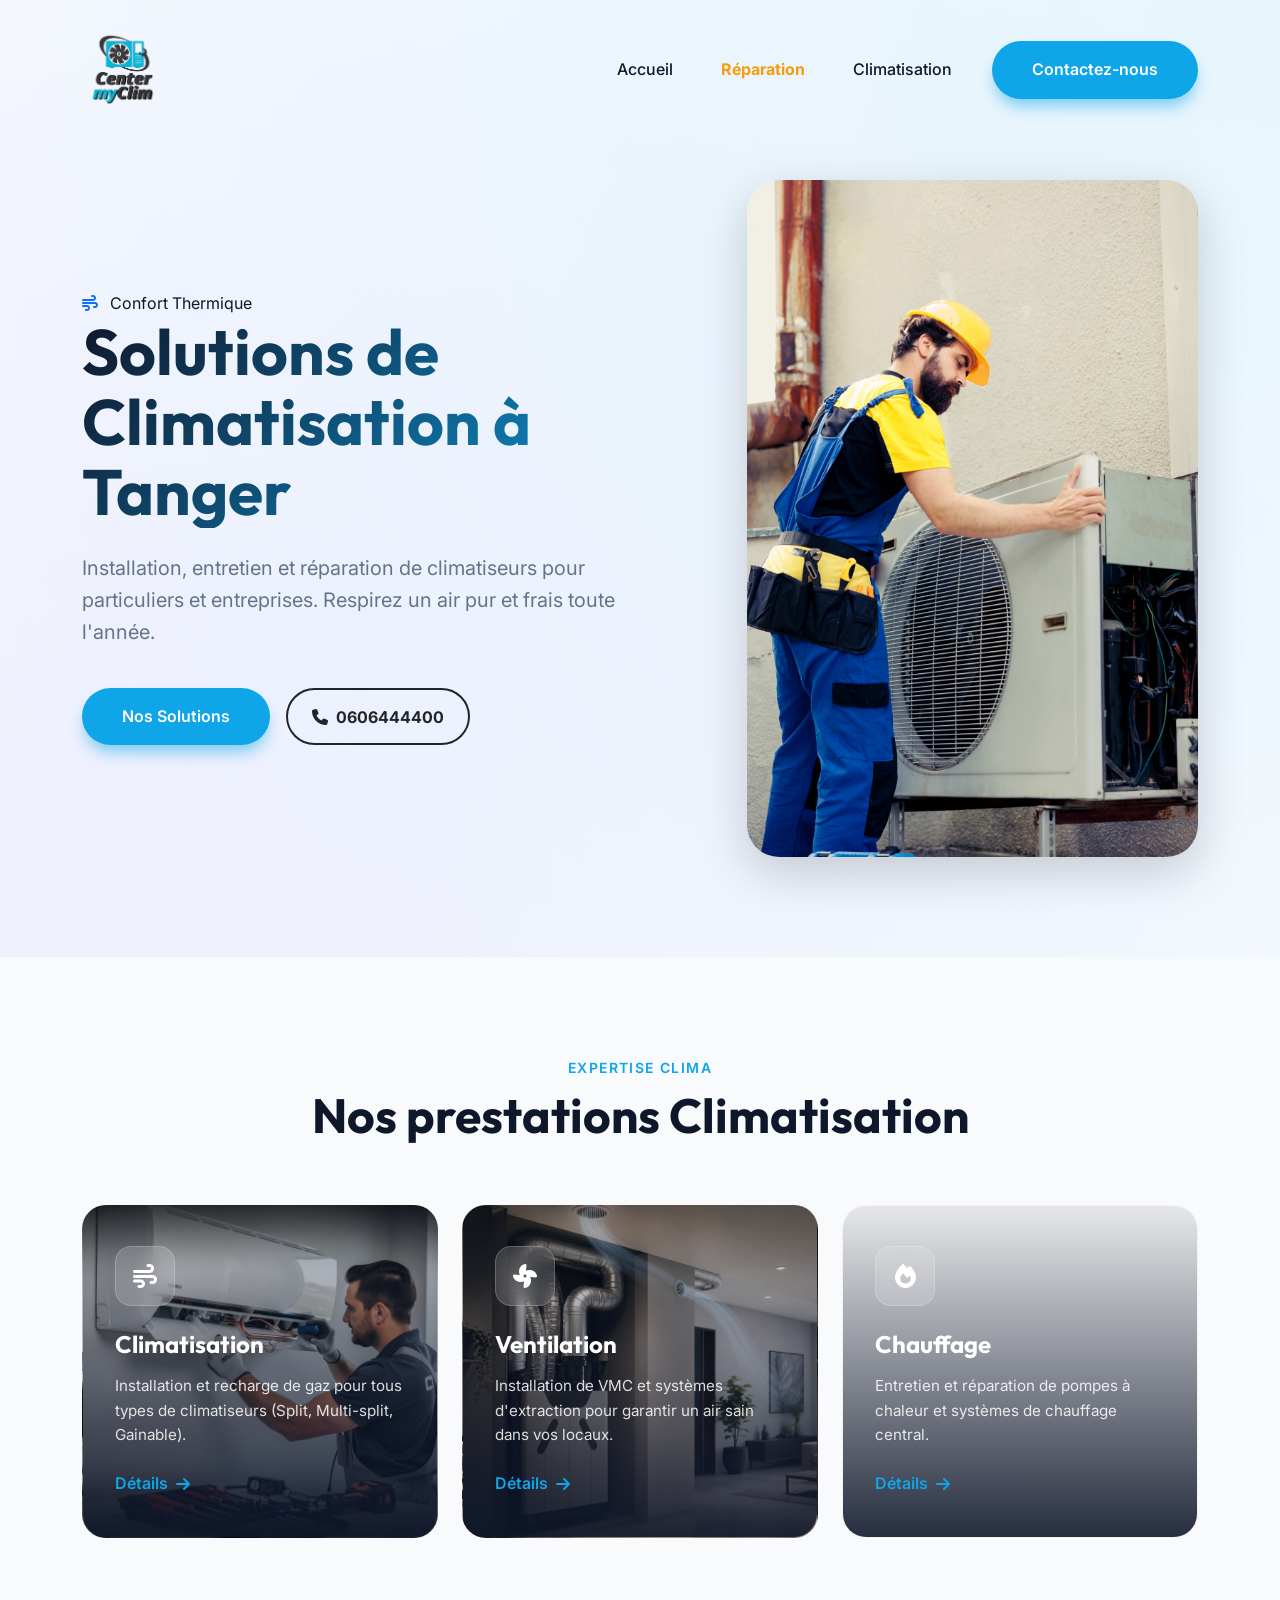
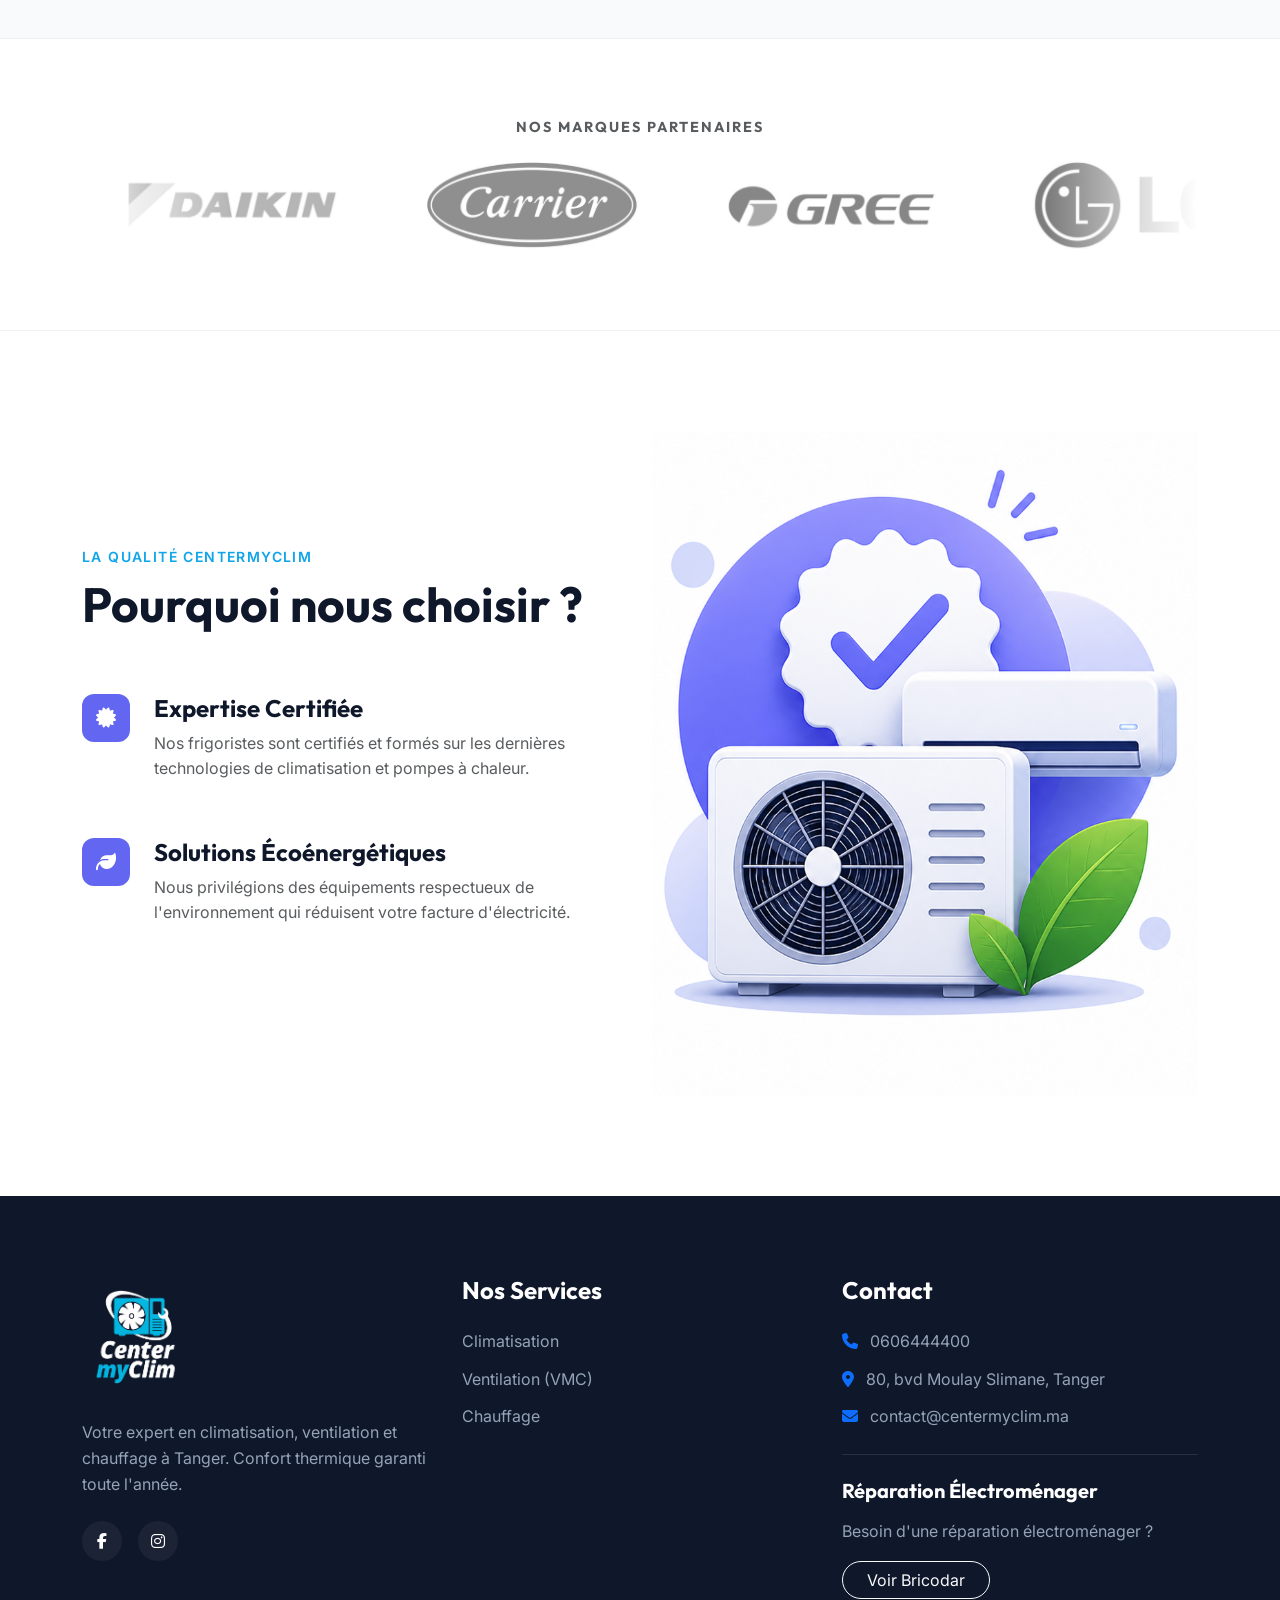
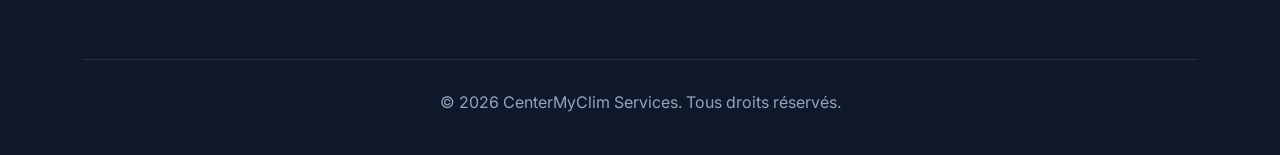
==== climatisation.html @ ca0b2a1e "Initial commit with Bricodar and CenterMyClim modern UI updates" ====
<!DOCTYPE html>
<html lang="fr">

<head>
    <meta charset="UTF-8">
    <meta name="viewport" content="width=device-width, initial-scale=1.0">
    <title>CenterMyClim | Climatisation & Ventilation à Tanger</title>
    <link href="https://cdn.jsdelivr.net/npm/bootstrap@5.3.0/dist/css/bootstrap.min.css" rel="stylesheet">
    <link rel="stylesheet" href="https://cdnjs.cloudflare.com/ajax/libs/font-awesome/6.4.0/css/all.min.css">
    <link rel="stylesheet" href="assets/css/style.css">
</head>

<body class="theme-clima">
    <!-- Navigation -->
    <nav class="navbar navbar-expand-lg navbar-custom fixed-top">
        <div class="container">
            <a class="navbar-brand d-flex align-items-center" href="index.html">
                <img src="assets/images/logo-climation.png" alt="CenterMyClim Logo" style="height: 65px; width: auto;">
            </a>
            <button class="navbar-toggler border-0" type="button" data-bs-toggle="collapse" data-bs-target="#navbarNav">
                <span class="navbar-toggler-icon"></span>
            </button>
            <div class="collapse navbar-collapse" id="navbarNav">
                <ul class="navbar-nav ms-auto align-items-center">
                    <li class="nav-item"><a class="nav-link" href="index.html">Accueil</a></li>
                    <li class="nav-item"><a class="nav-link" href="index.html#services"
                            style="color: #f59e0b !important; font-weight: 700;">Réparation</a></li>
                    <li class="nav-item"><a class="nav-link" href="#home">Climatisation</a></li>
                    <li class="nav-item ms-lg-3">
                        <a href="index.html#contact" class="btn-primary-custom">Contactez-nous</a>
                    </li>
                </ul>
            </div>
        </div>
    </nav>

    <main>
        <!-- Hero Section -->
        <section id="home" class="hero-section">
            <div class="container">
                <div class="row align-items-center">
                    <div class="col-lg-7 hero-content animate-fade-in">
                        <span><i class="fas fa-wind me-2 text-primary"></i> Confort Thermique</span>
                        <h1>Solutions de <span>Climatisation</span> à Tanger</h1>
                        <p class="hero-description">Installation, entretien et réparation de climatiseurs pour
                            particuliers et entreprises. Respirez un air pur et frais toute l'année.</p>
                        <div class="d-flex flex-wrap gap-3">
                            <a href="#services" class="btn-primary-custom">Nos Solutions</a>
                            <a href="tel:0606444400"
                                class="btn btn-outline-dark rounded-pill px-4 py-2 border-2 fw-bold d-flex align-items-center gap-2">
                                <i class="fas fa-phone"></i> 0606444400
                            </a>
                        </div>
                    </div>
                    <div class="col-lg-5 mt-5 mt-lg-0">
                        <div class="hero-image-wrapper">
                            <img src="assets/images/climatisation-img.jpg" alt="Climatisation"
                                class="img-fluid rounded-5 shadow-lg">
                        </div>
                    </div>
                </div>
            </div>
        </section>

        <!-- Services Section -->
        <section id="services" class="services-section">
            <div class="container">
                <div class="section-header text-center">
                    <span>Expertise Clima</span>
                    <h2 class="section-title">Nos prestations Climatisation</h2>
                </div>
                <div class="row g-4">
                    <div class="col-md-4">
                        <div class="service-card"
                            style="background-image: url('assets/images/climatisation-card.jpg');">
                            <div class="service-icon"><i class="fas fa-wind"></i></div>
                            <h3>Climatisation</h3>
                            <p>Installation et recharge de gaz pour tous types de climatiseurs (Split, Multi-split,
                                Gainable).</p>
                            <a href="service-climatisation.html" class="card-link">Détails <i
                                    class="fas fa-arrow-right"></i></a>
                        </div>
                    </div>
                    <div class="col-md-4">
                        <div class="service-card" style="background-image: url('assets/images/Ventilation-img.jpg');">
                            <div class="service-icon"><i class="fas fa-fan"></i></div>
                            <h3>Ventilation</h3>
                            <p>Installation de VMC et systèmes d'extraction pour garantir un air sain dans vos locaux.
                            </p>
                            <a href="service-ventilation.html" class="card-link">Détails <i
                                    class="fas fa-arrow-right"></i></a>
                        </div>
                    </div>
                    <div class="col-md-4">
                        <div class="service-card"
                            style="background-image: url('https://images.unsplash.com/photo-1504384308090-c894fdcc538d?auto=format&fit=crop&w=900&q=80');">
                            <div class="service-icon"><i class="fas fa-fire"></i></div>
                            <h3>Chauffage</h3>
                            <p>Entretien et réparation de pompes à chaleur et systèmes de chauffage central.</p>
                            <a href="service-chauffage.html" class="card-link">Détails <i
                                    class="fas fa-arrow-right"></i></a>
                        </div>
                    </div>
                </div>
            </div>
        </section>

        <!-- Brands Section -->
        <section class="brands-section">
            <div class="container">
                <div class="text-center mb-4">
                    <h5 class="text-muted text-uppercase fw-bold" style="letter-spacing: 2px; font-size: 0.9rem;">Nos
                        Marques Partenaires</h5>
                </div>
                <div class="slider-container">
                    <div class="slider-track">
                        <!-- Original 11 -->
                        <div class="brand-item"><img src="assets/images/brands/DAIKIN.webp" alt="Daikin"></div>
                        <div class="brand-item"><img src="assets/images/brands/CARRIER.webp" alt="Carrier"></div>
                        <div class="brand-item"><img src="assets/images/brands/GREE.webp" alt="Gree"></div>
                        <div class="brand-item"><img src="assets/images/brands/LG.webp" alt="LG"></div>
                        <div class="brand-item"><img src="assets/images/brands/MISTSUBISHI.webp" alt="Mitsubishi"></div>
                        <div class="brand-item"><img src="assets/images/brands/TCL.webp" alt="TCL"></div>
                        <div class="brand-item"><img src="assets/images/brands/TRANE.webp" alt="Trane"></div>
                        <div class="brand-item"><img src="assets/images/brands/Toshiba.webp" alt="Toshiba"></div>
                        <div class="brand-item"><img src="assets/images/brands/ciat.webp" alt="Ciat"></div>
                        <div class="brand-item"><img src="assets/images/brands/midea.webp" alt="Midea"></div>
                        <div class="brand-item"><img src="assets/images/brands/samsung.webp" alt="Samsung"></div>

                        <!-- Duplicated 11 for loop -->
                        <div class="brand-item"><img src="assets/images/brands/DAIKIN.webp" alt="Daikin"></div>
                        <div class="brand-item"><img src="assets/images/brands/CARRIER.webp" alt="Carrier"></div>
                        <div class="brand-item"><img src="assets/images/brands/GREE.webp" alt="Gree"></div>
                        <div class="brand-item"><img src="assets/images/brands/LG.webp" alt="LG"></div>
                        <div class="brand-item"><img src="assets/images/brands/MISTSUBISHI.webp" alt="Mitsubishi"></div>
                        <div class="brand-item"><img src="assets/images/brands/TCL.webp" alt="TCL"></div>
                        <div class="brand-item"><img src="assets/images/brands/TRANE.webp" alt="Trane"></div>
                        <div class="brand-item"><img src="assets/images/brands/Toshiba.webp" alt="Toshiba"></div>
                        <div class="brand-item"><img src="assets/images/brands/ciat.webp" alt="Ciat"></div>
                        <div class="brand-item"><img src="assets/images/brands/midea.webp" alt="Midea"></div>
                        <div class="brand-item"><img src="assets/images/brands/samsung.webp" alt="Samsung"></div>
                    </div>
                </div>
            </div>
        </section>

        <!-- Features Section -->
        <section id="features" class="features-section" style="padding-bottom: 100px;">
            <div class="container">
                <div class="row align-items-center">
                    <div class="col-lg-6">
                        <div class="section-header">
                            <span>La Qualité CenterMyClim</span>
                            <h2 class="section-title">Pourquoi nous choisir ?</h2>
                        </div>
                        <div class="feature-item">
                            <div class="feature-icon"><i class="fas fa-certificate"></i></div>
                            <div>
                                <h4 class="fw-bold">Expertise Certifiée</h4>
                                <p class="text-muted">Nos frigoristes sont certifiés et formés sur les dernières
                                    technologies de climatisation et pompes à chaleur.</p>
                            </div>
                        </div>
                        <div class="feature-item">
                            <div class="feature-icon" style="background: var(--secondary);"><i class="fas fa-leaf"></i>
                            </div>
                            <div>
                                <h4 class="fw-bold">Solutions Écoénergétiques</h4>
                                <p class="text-muted">Nous privilégions des équipements respectueux de l'environnement
                                    qui réduisent votre facture d'électricité.</p>
                            </div>
                        </div>
                    </div>
                    <div class="col-lg-6 mt-5 mt-lg-0">
                        <img src="assets/images/clim-img.png" alt="Technicien Climatisation" width="100%">
                    </div>
                </div>
            </div>
        </section>
    </main>

    <footer id="contact" class="footer-section">
        <div class="container">
            <div class="row gy-5">
                <div class="col-lg-4">
                    <a href="index.html" class="footer-brand d-block mb-4">
                        <img src="assets/images/climatisation-logo1.png" alt="CenterMyClim Logo"
                            style="height: 120px; width: auto;">
                    </a>

                    <p class="mb-4 text-start">Votre expert en climatisation, ventilation et chauffage à Tanger. Confort
                        thermique garanti toute l'année.</p>
                    <div class="social-links d-flex justify-content-start">
                        <a href="#"><i class="fab fa-facebook-f"></i></a>
                        <a href="#"><i class="fab fa-instagram"></i></a>
                    </div>
                </div>
                <div class="col-lg-4 col-md-6 text-start">
                    <h4>Nos Services</h4>
                    <ul class="footer-links" style="padding-left: 0;">
                        <li><a href="service-climatisation.html">Climatisation</a></li>
                        <li><a href="service-ventilation.html">Ventilation (VMC)</a></li>
                        <li><a href="service-chauffage.html">Chauffage</a></li>
                    </ul>
                </div>
                <div class="col-lg-4 col-md-6 text-start">
                    <h4>Contact</h4>
                    <ul class="footer-links mb-4" style="padding-left: 0;">
                        <li><a href="tel:0606444400"><i class="fas fa-phone me-2 text-primary"></i> 0606444400</a></li>
                        <li><i class="fas fa-map-marker-alt me-2 text-primary"></i> 80, bvd Moulay Slimane, Tanger</li>
                        <li><i class="fas fa-envelope me-2 text-primary"></i> contact@centermyclim.ma</li>
                    </ul>
                    <div class="mt-4 pt-4 border-top border-secondary"
                        style="border-color: rgba(255,255,255,0.1) !important;">
                        <h5 class="text-white mb-3">Réparation Électroménager</h5>
                        <p class="mb-3">Besoin d'une réparation électroménager ?</p>
                        <a href="index.html" class="btn btn-outline-light rounded-pill px-4">Voir Bricodar</a>
                    </div>
                </div>
            </div>
            <div class="footer-bottom text-center">
                <p class="mb-0">&copy; 2026 CenterMyClim Services. Tous droits réservés.</p>
            </div>
        </div>
    </footer>

    <script src="https://cdn.jsdelivr.net/npm/bootstrap@5.3.0/dist/js/bootstrap.bundle.min.js"></script>
    <script>
        window.addEventListener('scroll', function () {
            if (window.scrollY > 50) {
                document.querySelector('.navbar-custom').classList.add('scrolled');
            } else {
                document.querySelector('.navbar-custom').classList.remove('scrolled');
            }
        });
    </script>
</body>

</html>
---- assets/css/style.css ----
@import url('https://fonts.googleapis.com/css2?family=Inter:wght@400;500;600&family=Outfit:wght@600;700;800&display=swap');

:root {
    --primary: #f59e0b; /* Default Orange */
    --primary-dark: #d97706;
    --primary-glow: rgba(245, 158, 11, 0.5);
    --secondary: #6366f1;
    --accent: #0ea5e9;
    --bg-main: #ffffff;
    --bg-alt: #f8fafc;
    --text-main: #0f172a;
    --text-muted: #64748b;
    --text-white: #ffffff;
    --glass: rgba(255, 255, 255, 0.8);
    --glass-border: rgba(255, 255, 255, 0.2);
    --card-shadow: 0 10px 15px -3px rgba(0, 0, 0, 0.1), 0 4px 6px -2px rgba(0, 0, 0, 0.05);
    --card-shadow-hover: 0 20px 25px -5px rgba(0, 0, 0, 0.1), 0 10px 10px -5px rgba(0, 0, 0, 0.04);
    --transition: all 0.3s cubic-bezier(0.4, 0, 0.2, 1);
}

body.theme-clima {
    --primary: #0ea5e9; /* Blue for Clima */
    --primary-dark: #0284c7;
    --primary-glow: rgba(14, 165, 233, 0.5);
    --accent: #f59e0b;
}

body.theme-repair {
    --primary: #f59e0b; /* Orange for Repair */
    --primary-dark: #d97706;
    --primary-glow: rgba(245, 158, 11, 0.5);
    --accent: #0ea5e9;
}

* {
    margin: 0;
    padding: 0;
    box-sizing: border-box;
}

body {
    font-family: 'Inter', sans-serif;
    color: var(--text-main);
    background-color: var(--bg-main);
    line-height: 1.6;
    overflow-x: hidden;
}

h1, h2, h3, h4, h5, h6 {
    font-family: 'Outfit', sans-serif;
    font-weight: 700;
}

/* Animations */
@keyframes fadeInUp {
    from {
        opacity: 0;
        transform: translateY(20px);
    }
    to {
        opacity: 1;
        transform: translateY(0);
    }
}

@keyframes float {
    0% { transform: translateY(0px); }
    50% { transform: translateY(-10px); }
    100% { transform: translateY(0px); }
}

.animate-fade-in {
    animation: fadeInUp 0.8s ease forwards;
}

/* Navbar */
.navbar-custom {
    padding: 1.25rem 0;
    transition: var(--transition);
    background: transparent;
}

.navbar-custom.scrolled {
    background: var(--glass);
    backdrop-filter: blur(12px);
    padding: 0.75rem 0;
    box-shadow: 0 4px 6px -1px rgba(0, 0, 0, 0.1);
    border-bottom: 1px solid rgba(0, 0, 0, 0.05);
}

.navbar-brand {
    font-size: 1.75rem;
    font-weight: 800;
    color: var(--text-main) !important;
    font-family: 'Outfit', sans-serif;
}

.navbar-brand span {
    color: var(--primary);
}

.nav-link {
    font-weight: 500;
    color: var(--text-main) !important;
    margin: 0 1rem;
    position: relative;
}

.nav-link::after {
    content: '';
    position: absolute;
    bottom: -5px;
    left: 0;
    width: 0;
    height: 2px;
    background: var(--primary);
    transition: var(--transition);
}

.nav-link:hover::after {
    width: 100%;
}

/* Hero Section */
.hero-section {
    position: relative;
    padding: 180px 0 100px;
    background: radial-gradient(circle at top right, rgba(14, 165, 233, 0.1), transparent),
                radial-gradient(circle at bottom left, rgba(99, 102, 241, 0.1), transparent);
    min-height: 90vh;
    display: flex;
    align-items: center;
}

.hero-content h1 {
    font-size: clamp(2.5rem, 5vw, 4.5rem);
    line-height: 1.1;
    margin-bottom: 1.5rem;
    background: linear-gradient(135deg, var(--text-main) 0%, var(--primary) 100%);
    -webkit-background-clip: text;
    background-clip: text;
    -webkit-text-fill-color: transparent;

}

.hero-description {
    font-size: 1.25rem;
    color: var(--text-muted);
    max-width: 600px;
    margin-bottom: 2.5rem;
}

.btn-primary-custom {
    background: var(--primary);
    color: white;
    padding: 1rem 2.5rem;
    border-radius: 50px;
    font-weight: 600;
    border: none;
    box-shadow: 0 10px 15px -3px var(--primary-glow);
    transition: var(--transition);
    text-decoration: none;
    display: inline-block;
}

.btn-primary-custom:hover {
    transform: translateY(-3px);
    box-shadow: 0 20px 25px -5px var(--primary-glow);
    color: white;
}

.hero-image-wrapper {
    position: relative;
}

.hero-image-wrapper img {
    width: 100%;
    border-radius: 30px;
    box-shadow: 0 25px 50px -12px rgba(0, 0, 0, 0.25);
}

/* Services Section */
.services-section {
    padding: 100px 0;
    background: var(--bg-alt);
}

.section-header {
    margin-bottom: 60px;
}

.section-header span {
    color: var(--primary);
    text-transform: uppercase;
    letter-spacing: 0.1em;
    font-weight: 600;
    font-size: 0.875rem;
    display: block;
    margin-bottom: 0.5rem;
}

.section-title {
    font-size: clamp(2rem, 4vw, 3rem);
    color: var(--text-main);
}

.service-card {
    background-color: var(--bg-main);
    background-size: cover;
    background-position: center;
    border-radius: 24px;
    padding: 2.5rem 2rem;
    height: 100%;
    min-height: 320px;
    border: 1px solid rgba(0, 0, 0, 0.05);
    transition: var(--transition);
    position: relative;
    overflow: hidden;
    display: flex;
    flex-direction: column;
    justify-content: flex-end;
    z-index: 1;
}

.service-card::before {
    content: '';
    position: absolute;
    inset: 0;
    background: linear-gradient(180deg, rgba(15, 23, 42, 0.1) 0%, rgba(15, 23, 42, 0.9) 100%);
    z-index: -1;
    transition: var(--transition);
}

.service-card:hover {
    transform: translateY(-10px);
    box-shadow: var(--card-shadow-hover);
}

.service-card:hover::before {
    background: linear-gradient(180deg, rgba(15, 23, 42, 0.05) 0%, rgba(15, 23, 42, 0.95) 100%);
}

.service-icon {
    width: 60px;
    height: 60px;
    background: rgba(255, 255, 255, 0.15);
    color: white;
    backdrop-filter: blur(10px);
    border: 1px solid rgba(255, 255, 255, 0.2);
    border-radius: 16px;
    display: flex;
    align-items: center;
    justify-content: center;
    font-size: 1.5rem;
    margin-bottom: 1.5rem;
    transition: var(--transition);
}

.service-card:hover .service-icon {
    background: var(--primary);
    color: white;
    transform: rotate(10deg);
    border-color: var(--primary);
}

.service-card h3 {
    margin-bottom: 1rem;
    font-size: 1.5rem;
    color: white !important;
}

.service-card p {
    color: rgba(255, 255, 255, 0.85);
    font-size: 0.95rem;
    margin-bottom: 1.5rem;
}

.card-link {
    color: var(--primary) !important;
    text-decoration: none;
    font-weight: 600;
    display: flex;
    align-items: center;
    gap: 0.5rem;
}

.card-link i {
    transition: var(--transition);
}

.service-card:hover .card-link i {
    transform: translateX(5px);
}

/* Features Section */
.features-section {
    padding: 100px 0;
}

.feature-item {
    display: flex;
    gap: 1.5rem;
    margin-bottom: 2.5rem;
}

.feature-icon {
    flex-shrink: 0;
    width: 48px;
    height: 48px;
    background: var(--secondary);
    color: white;
    border-radius: 12px;
    display: flex;
    align-items: center;
    justify-content: center;
    font-size: 1.25rem;
}

/* Footer */
.footer-section {
    background: var(--text-main);
    color: #94a3b8;
    padding: 80px 0 40px;
}

.footer-brand {
    font-size: 2rem;
    font-weight: 800;
    color: white;
    margin-bottom: 1.5rem;
    display: block;
    text-decoration: none;
}

.footer-brand span {
    color: var(--primary);
}

.footer-section h4 {
    color: white;
    margin-bottom: 1.5rem;
}

.footer-links {
    list-style: none;
}

.footer-links li {
    margin-bottom: 0.75rem;
}

.footer-links a {
    color: #94a3b8;
    text-decoration: none;
    transition: var(--transition);
}

.footer-links a:hover {
    color: var(--primary);
    padding-left: 5px;
}

.social-links {
    display: flex;
    gap: 1rem;
}

.social-links a {
    width: 40px;
    height: 40px;
    background: rgba(255, 255, 255, 0.05);
    color: white;
    border-radius: 50%;
    display: flex;
    align-items: center;
    justify-content: center;
    transition: var(--transition);
    text-decoration: none;
}

.social-links a:hover {
    background: var(--primary);
    transform: translateY(-3px);
}

.footer-bottom {
    margin-top: 60px;
    padding-top: 30px;
    border-top: 1px solid rgba(255, 255, 255, 0.1);
    text-align: center;
}

/* Navbar Logo Zoom */
.navbar-brand img {
    height: 90px !important;
    transition: var(--transition);
}

.navbar-brand:hover img {
    transform: scale(1.1);
}

/* Mobile Menu Background */
@media (max-width: 991px) {
    .navbar-collapse {
        background: white;
        margin-top: 1rem;
        padding: 1.5rem;
        border-radius: 20px;
        box-shadow: 0 10px 30px rgba(0,0,0,0.1);
        border: 1px solid rgba(0,0,0,0.05);
    }
    
    body.theme-clima .navbar-collapse {
        border-top: 3px solid var(--primary);
    }
    
    body.theme-repair .navbar-collapse {
        border-top: 3px solid var(--primary);
    }

    .nav-link {
        margin: 0.5rem 0 !important;
        padding: 0.5rem 1rem !important;
    }

    /* Centering Hero Buttons on Mobile/Tablet */
    .hero-content {
        text-align: center;
    }

    .hero-content .d-flex {
        justify-content: center !important;
    }
    
    .hero-description {
        margin-left: auto !important;
        margin-right: auto !important;
    }
}

/* High Resolution & General Responsiveness */
@media (min-width: 1400px) {
    .container {
        max-width: 1320px;
    }
}

@media (min-width: 2000px) {
    .container {
        max-width: 1600px;
    }
    
    h1 {
        font-size: 5.5rem !important;
    }
    
    .hero-description {
        font-size: 1.5rem;
        max-width: 800px;
    }
}

/* Spacing and Polish */
.hero-section {
    overflow: hidden;
}

.hero-image-wrapper {
    z-index: 2;
}

/* Brand Slider */
.brands-section {
    padding: 80px 0;
    background: white;
    border-top: 1px solid rgba(0,0,0,0.05);
    border-bottom: 1px solid rgba(0,0,0,0.05);
    overflow: hidden;
}

.slider-container {
    width: 100%;
    overflow: hidden;
    position: relative;
}

.slider-container::before,
.slider-container::after {
    content: '';
    position: absolute;
    top: 0;
    width: 150px;
    height: 100%;
    z-index: 2;
}

.slider-container::before {
    left: 0;
    background: linear-gradient(to right, rgba(255,255,255,1) 0%, rgba(255,255,255,0) 100%);
}

.slider-container::after {
    right: 0;
    background: linear-gradient(to left, rgba(255,255,255,1) 0%, rgba(255,255,255,0) 100%);
}

.slider-track {
    display: flex;
    width: calc(300px * 22); /* Width of all duplicated items (11 * 2) */
    animation: scrollSlider 40s linear infinite;
    align-items: center;
}

.slider-track:hover {
    animation-play-state: paused;
}

.brand-item {
    width: 300px;
    display: flex;
    align-items: center;
    justify-content: center;
    padding: 0 40px;
}

.brand-item img {
    max-width: 100%;
    max-height: 90px;
    object-fit: contain;
    filter: grayscale(100%) opacity(0.6);
    transition: var(--transition);
}

.brand-item:hover img {
    filter: grayscale(0%) opacity(1);
    transform: scale(1.1);
}

@keyframes scrollSlider {
    0% { transform: translateX(0); }
    100% { transform: translateX(calc(-300px * 11)); }
}

@media (max-width: 768px) {
    .slider-container::before,
    .slider-container::after {
        width: 50px;
    }
    .brand-item {
        width: 250px;
    }
    .slider-track {
        width: calc(250px * 22);
    }
    @keyframes scrollSlider {
        0% { transform: translateX(0); }
        100% { transform: translateX(calc(-250px * 11)); }
    }
}

/* Float Animation for Badges */
@keyframes floatUp {
    0% { transform: translateY(0); }
    50% { transform: translateY(-15px); }
    100% { transform: translateY(0); }
}

.animate-float {
    animation: floatUp 4s ease-in-out infinite;
}
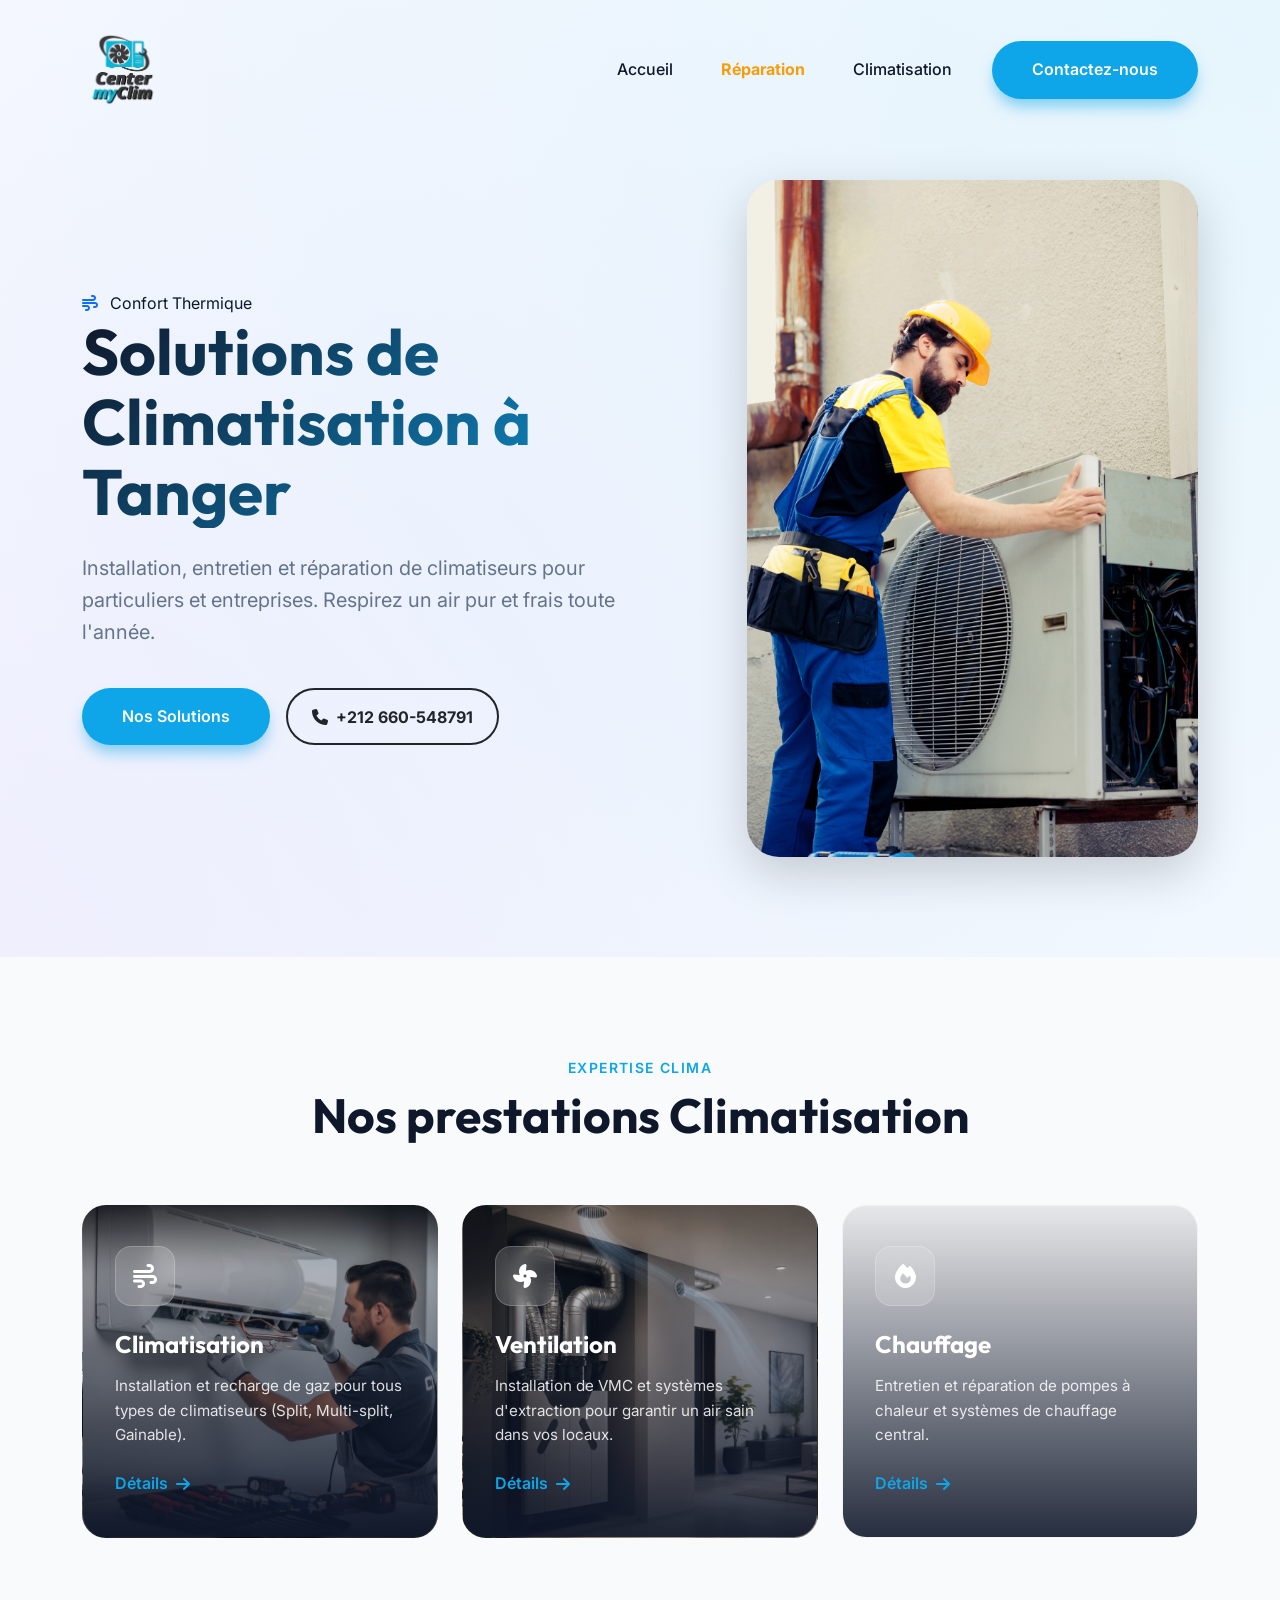
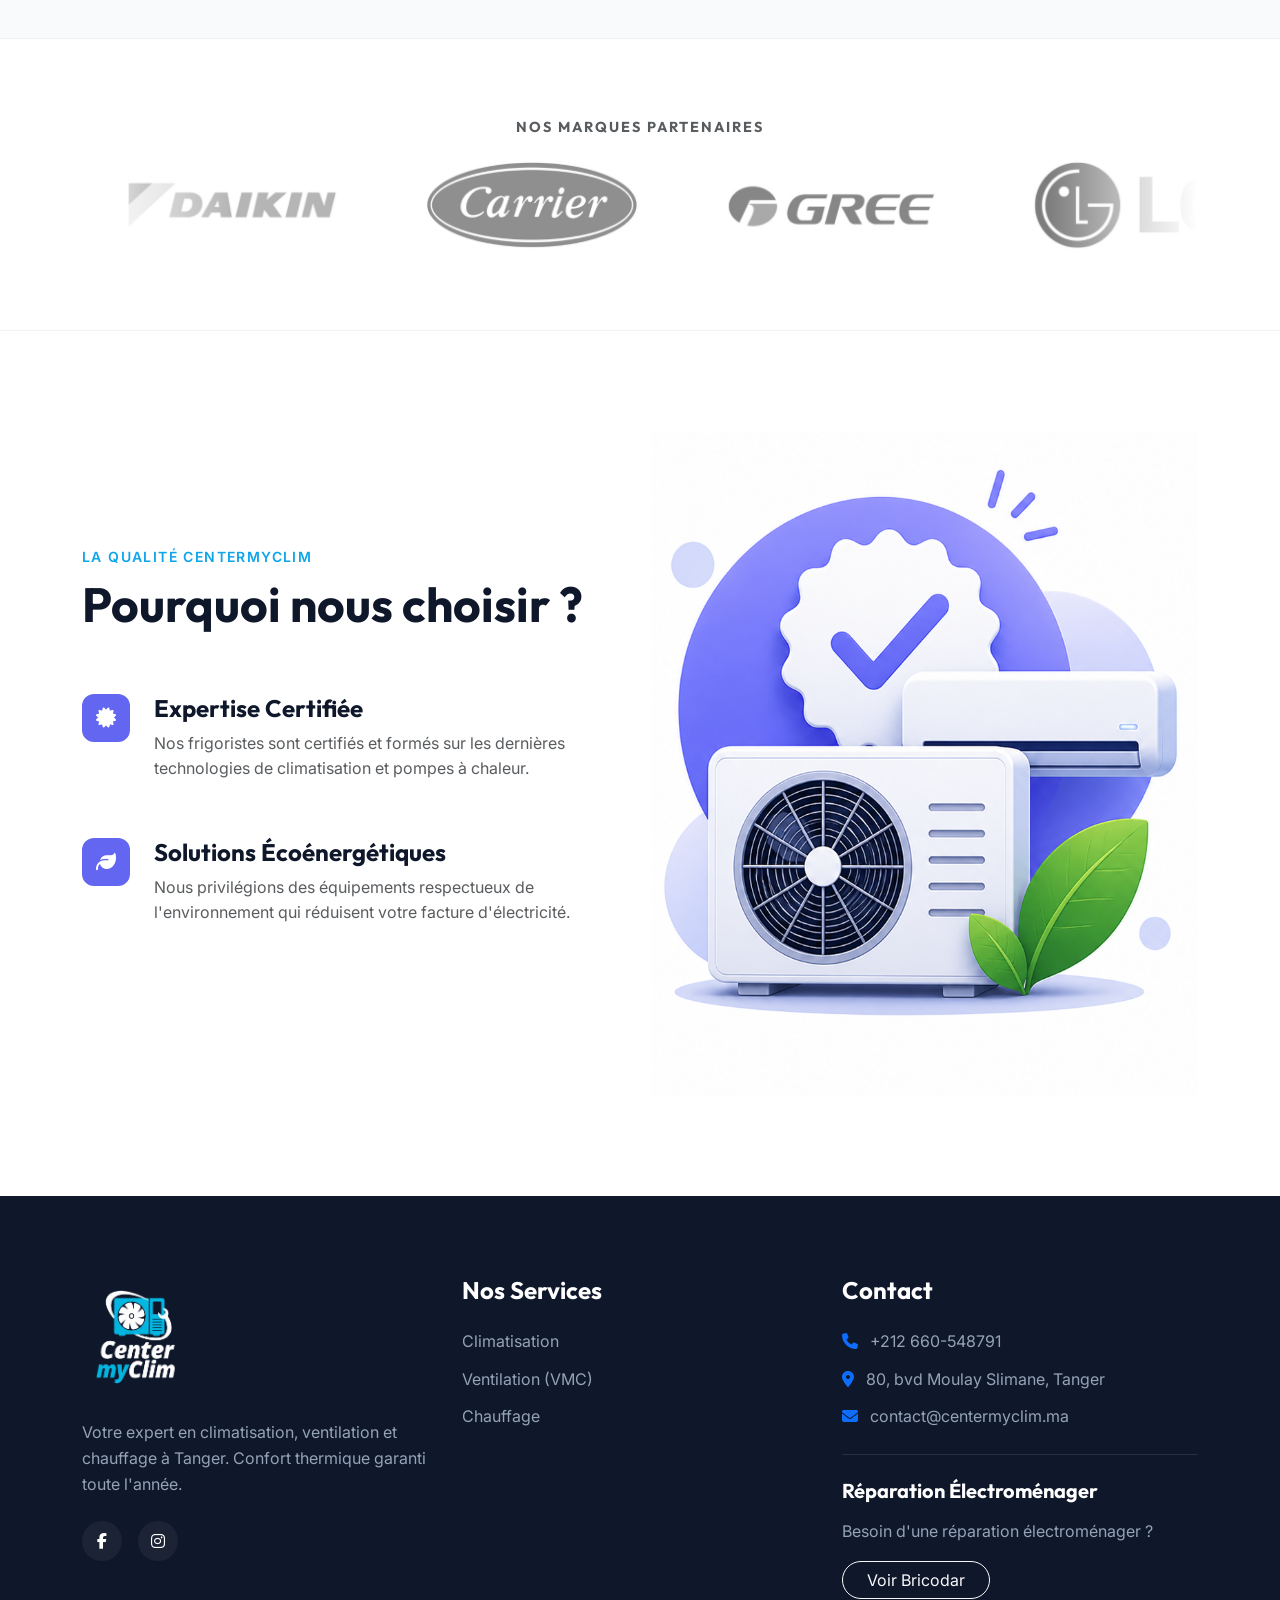
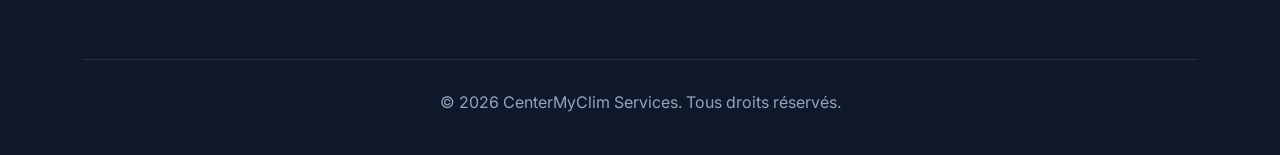
==== commit 4892a9ee: "update3" ====
--- a/climatisation.html
+++ b/climatisation.html
@@ -46,9 +46,9 @@
                             particuliers et entreprises. Respirez un air pur et frais toute l'année.</p>
                         <div class="d-flex flex-wrap gap-3">
                             <a href="#services" class="btn-primary-custom">Nos Solutions</a>
-                            <a href="tel:0606444400"
+                            <a href="tel:+212 660-548791"
                                 class="btn btn-outline-dark rounded-pill px-4 py-2 border-2 fw-bold d-flex align-items-center gap-2">
-                                <i class="fas fa-phone"></i> 0606444400
+                                <i class="fas fa-phone"></i> +212 660-548791
                             </a>
                         </div>
                     </div>
@@ -206,7 +206,7 @@
                 <div class="col-lg-4 col-md-6 text-start">
                     <h4>Contact</h4>
                     <ul class="footer-links mb-4" style="padding-left: 0;">
-                        <li><a href="tel:0606444400"><i class="fas fa-phone me-2 text-primary"></i> 0606444400</a></li>
+                        <li><a href="tel:+212 660-548791"><i class="fas fa-phone me-2 text-primary"></i> +212 660-548791</a></li>
                         <li><i class="fas fa-map-marker-alt me-2 text-primary"></i> 80, bvd Moulay Slimane, Tanger</li>
                         <li><i class="fas fa-envelope me-2 text-primary"></i> contact@centermyclim.ma</li>
                     </ul>
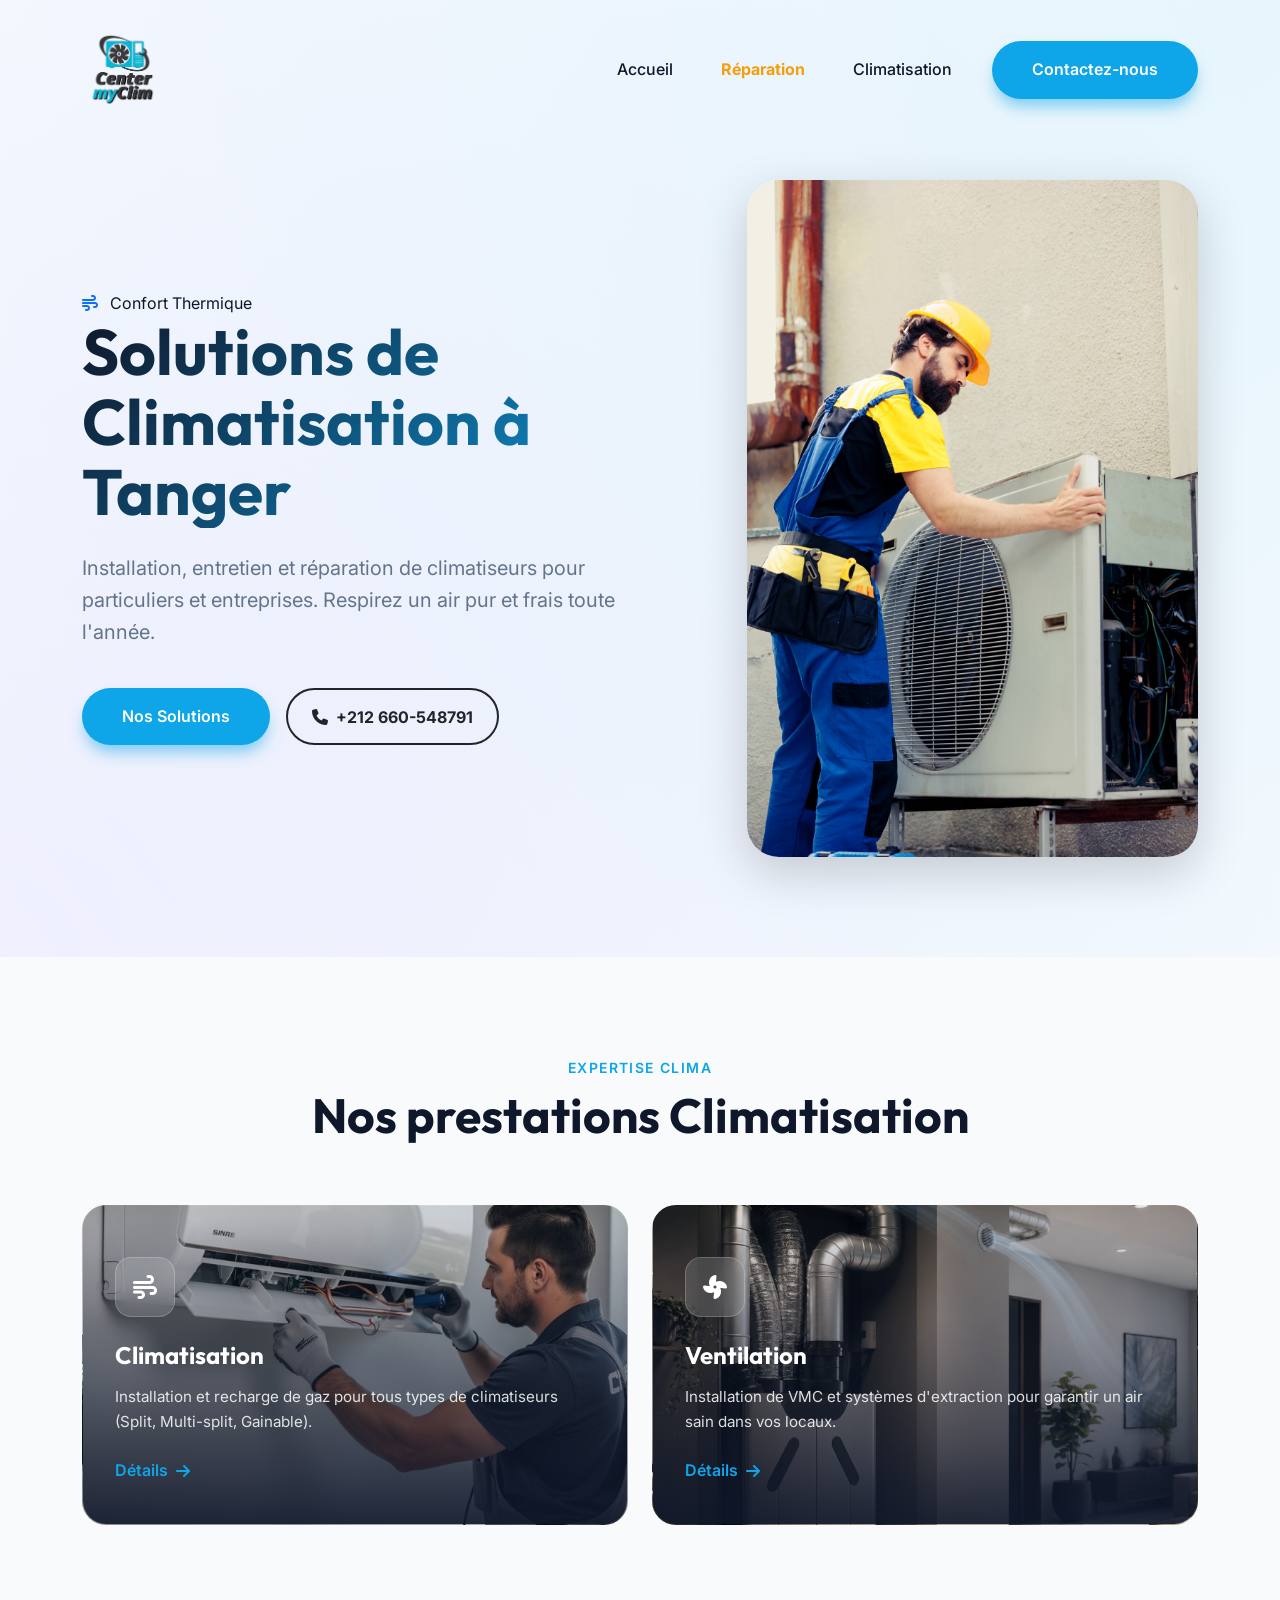
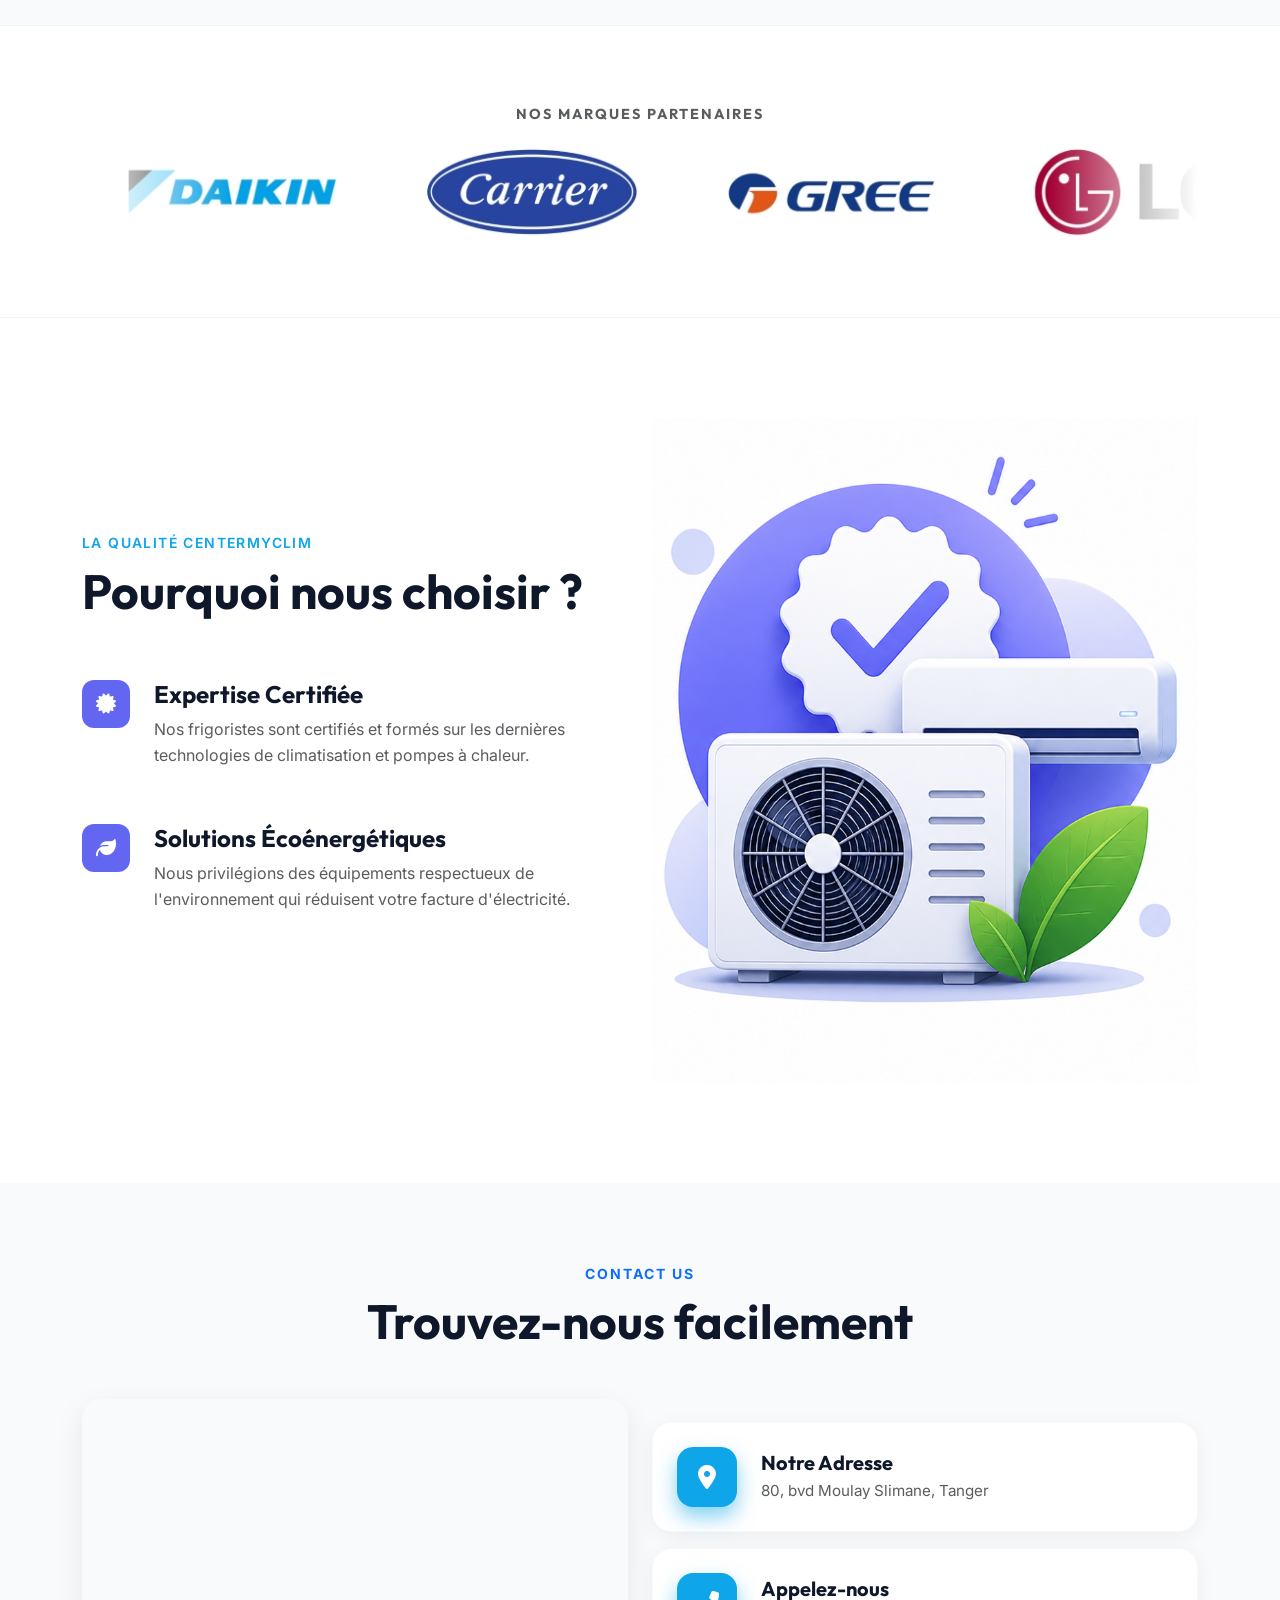
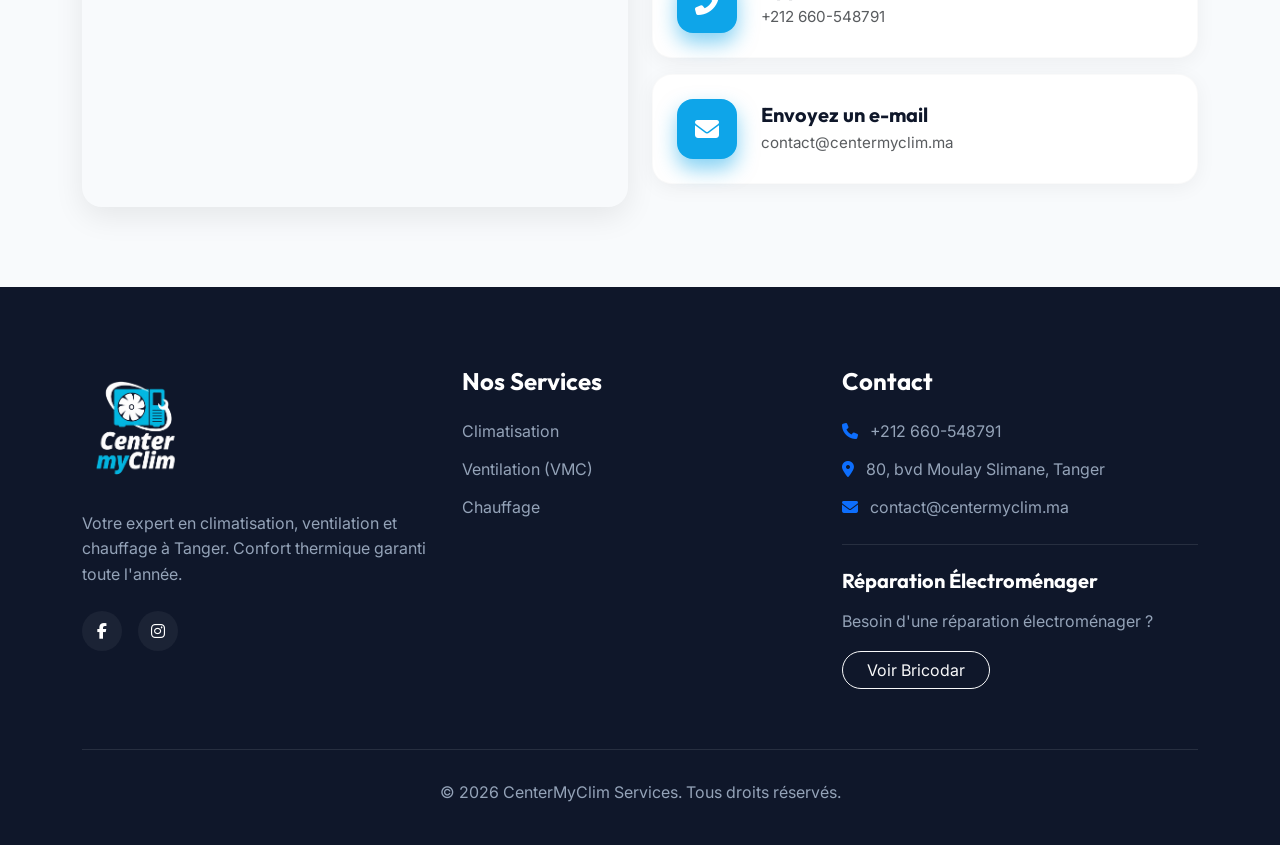
==== commit 0cecbea5: "aa" ====
--- a/climatisation.html
+++ b/climatisation.html
@@ -69,8 +69,8 @@
                     <span>Expertise Clima</span>
                     <h2 class="section-title">Nos prestations Climatisation</h2>
                 </div>
-                <div class="row g-4">
-                    <div class="col-md-4">
+                <div class="row g-4 justify-content-center">
+                    <div class="col-md-6">
                         <div class="service-card"
                             style="background-image: url('assets/images/climatisation-card.jpg');">
                             <div class="service-icon"><i class="fas fa-wind"></i></div>
@@ -81,23 +81,13 @@
                                     class="fas fa-arrow-right"></i></a>
                         </div>
                     </div>
-                    <div class="col-md-4">
+                    <div class="col-md-6">
                         <div class="service-card" style="background-image: url('assets/images/Ventilation-img.jpg');">
                             <div class="service-icon"><i class="fas fa-fan"></i></div>
                             <h3>Ventilation</h3>
                             <p>Installation de VMC et systèmes d'extraction pour garantir un air sain dans vos locaux.
                             </p>
                             <a href="service-ventilation.html" class="card-link">Détails <i
-                                    class="fas fa-arrow-right"></i></a>
-                        </div>
-                    </div>
-                    <div class="col-md-4">
-                        <div class="service-card"
-                            style="background-image: url('https://images.unsplash.com/photo-1504384308090-c894fdcc538d?auto=format&fit=crop&w=900&q=80');">
-                            <div class="service-icon"><i class="fas fa-fire"></i></div>
-                            <h3>Chauffage</h3>
-                            <p>Entretien et réparation de pompes à chaleur et systèmes de chauffage central.</p>
-                            <a href="service-chauffage.html" class="card-link">Détails <i
                                     class="fas fa-arrow-right"></i></a>
                         </div>
                     </div>
@@ -177,6 +167,59 @@
                 </div>
             </div>
         </section>
+        <!-- Contact Us Section -->
+        <section class="contact-us-section">
+            <div class="container">
+                <div class="section-header text-center mb-5">
+                    <span class="text-primary fw-bold text-uppercase" style="letter-spacing: 2px;">CONTACT US</span>
+                    <h2 class="section-title fw-bolder mt-2">Trouvez-nous facilement</h2>
+                </div>
+                <div class="row g-4 align-items-center">
+                    <!-- Map Column -->
+                    <div class="col-lg-6">
+                        <div class="map-container">
+                            <iframe src="https://maps.google.com/maps?q=Center%20My%20Clim,%20Tanger&t=&z=15&ie=UTF8&iwloc=&output=embed" 
+                                width="100%" height="400" style="border:0;" allowfullscreen="" loading="lazy" referrerpolicy="no-referrer-when-downgrade"></iframe>
+                        </div>
+                    </div>
+                    <!-- Contact Info Column -->
+                    <div class="col-lg-6">
+                        <div class="d-flex flex-column gap-3">
+                            <!-- Card 1 -->
+                            <div class="contact-card d-flex align-items-center">
+                                <div class="contact-icon-box me-4">
+                                    <i class="fas fa-map-marker-alt"></i>
+                                </div>
+                                <div>
+                                    <h5 class="fw-bold mb-1" style="color: var(--text-main);">Notre Adresse</h5>
+                                    <p class="text-muted mb-0" style="font-size: 0.95rem;">80, bvd Moulay Slimane, Tanger</p>
+                                </div>
+                            </div>
+                            <!-- Card 2 -->
+                            <div class="contact-card d-flex align-items-center">
+                                <div class="contact-icon-box me-4">
+                                    <i class="fas fa-phone-alt"></i>
+                                </div>
+                                <div>
+                                    <h5 class="fw-bold mb-1" style="color: var(--text-main);">Appelez-nous</h5>
+                                    <p class="text-muted mb-0" style="font-size: 0.95rem;">+212 660-548791</p>
+                                </div>
+                            </div>
+                            <!-- Card 3 -->
+                            <div class="contact-card d-flex align-items-center">
+                                <div class="contact-icon-box me-4">
+                                    <i class="fas fa-envelope"></i>
+                                </div>
+                                <div>
+                                    <h5 class="fw-bold mb-1" style="color: var(--text-main);">Envoyez un e-mail</h5>
+                                    <p class="text-muted mb-0" style="font-size: 0.95rem;">contact@centermyclim.ma</p>
+                                </div>
+                            </div>
+                        </div>
+                    </div>
+                </div>
+            </div>
+        </section>
     </main>
 
     <footer id="contact" class="footer-section">
@@ -206,7 +249,8 @@
                 <div class="col-lg-4 col-md-6 text-start">
                     <h4>Contact</h4>
                     <ul class="footer-links mb-4" style="padding-left: 0;">
-                        <li><a href="tel:+212 660-548791"><i class="fas fa-phone me-2 text-primary"></i> +212 660-548791</a></li>
+                        <li><a href="tel:+212 660-548791"><i class="fas fa-phone me-2 text-primary"></i> +212
+                                660-548791</a></li>
                         <li><i class="fas fa-map-marker-alt me-2 text-primary"></i> 80, bvd Moulay Slimane, Tanger</li>
                         <li><i class="fas fa-envelope me-2 text-primary"></i> contact@centermyclim.ma</li>
                     </ul>
--- a/assets/css/style.css
+++ b/assets/css/style.css
@@ -528,12 +528,10 @@
     max-width: 100%;
     max-height: 90px;
     object-fit: contain;
-    filter: grayscale(100%) opacity(0.6);
     transition: var(--transition);
 }
 
 .brand-item:hover img {
-    filter: grayscale(0%) opacity(1);
     transform: scale(1.1);
 }
 
@@ -570,3 +568,44 @@
     animation: floatUp 4s ease-in-out infinite;
 }
 
+/* Contact Us Section */
+.contact-us-section {
+    padding: 80px 0;
+    background: var(--bg-alt);
+}
+
+.map-container {
+    border-radius: 20px;
+    overflow: hidden;
+    box-shadow: 0 10px 30px rgba(0,0,0,0.08);
+    height: 100%;
+    min-height: 400px;
+}
+
+.contact-card {
+    background: var(--bg-main);
+    border-radius: 20px;
+    padding: 1.5rem;
+    box-shadow: 0 4px 20px rgba(0,0,0,0.05);
+    transition: var(--transition);
+    border: 1px solid rgba(0,0,0,0.02);
+}
+
+.contact-card:hover {
+    transform: translateX(-5px);
+    box-shadow: 0 10px 25px rgba(0,0,0,0.1);
+}
+
+.contact-icon-box {
+    width: 60px;
+    height: 60px;
+    background: var(--primary);
+    color: white;
+    border-radius: 16px;
+    display: flex;
+    align-items: center;
+    justify-content: center;
+    font-size: 1.5rem;
+    flex-shrink: 0;
+    box-shadow: 0 10px 20px var(--primary-glow);
+}
